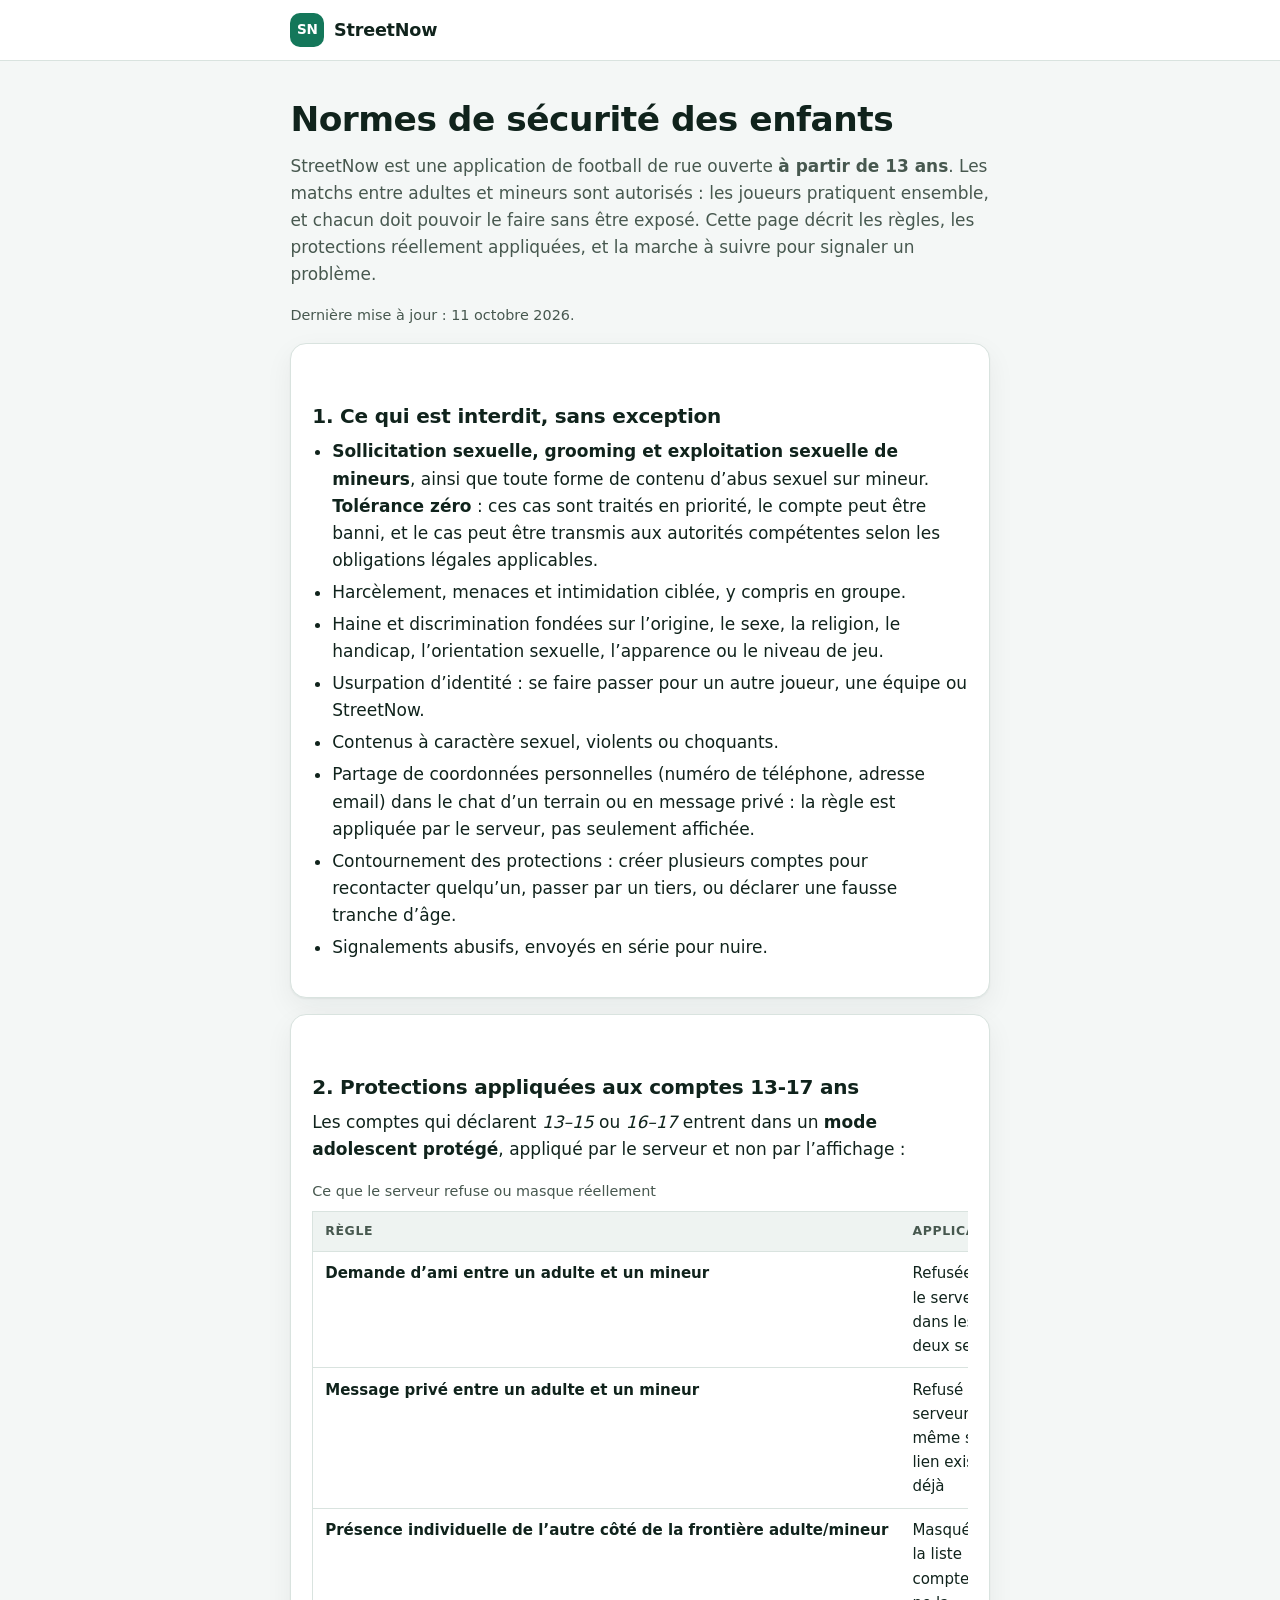
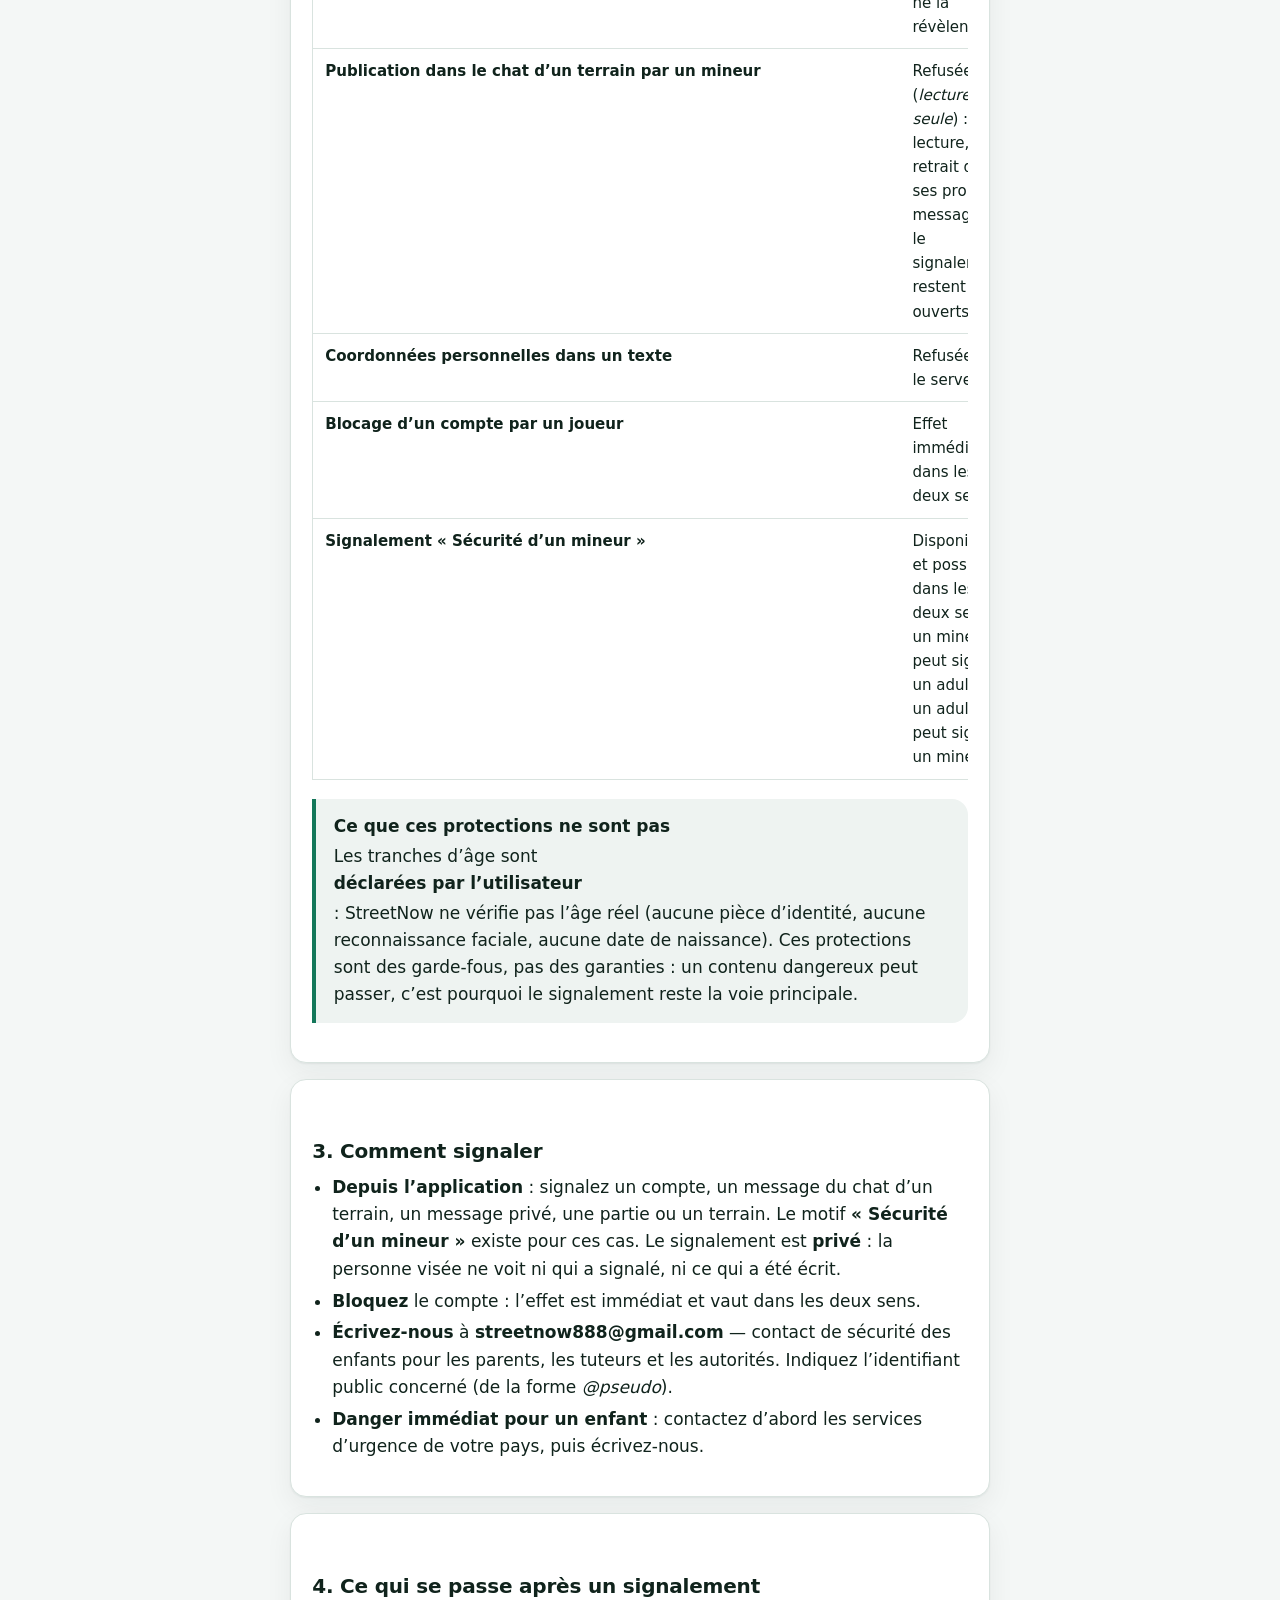
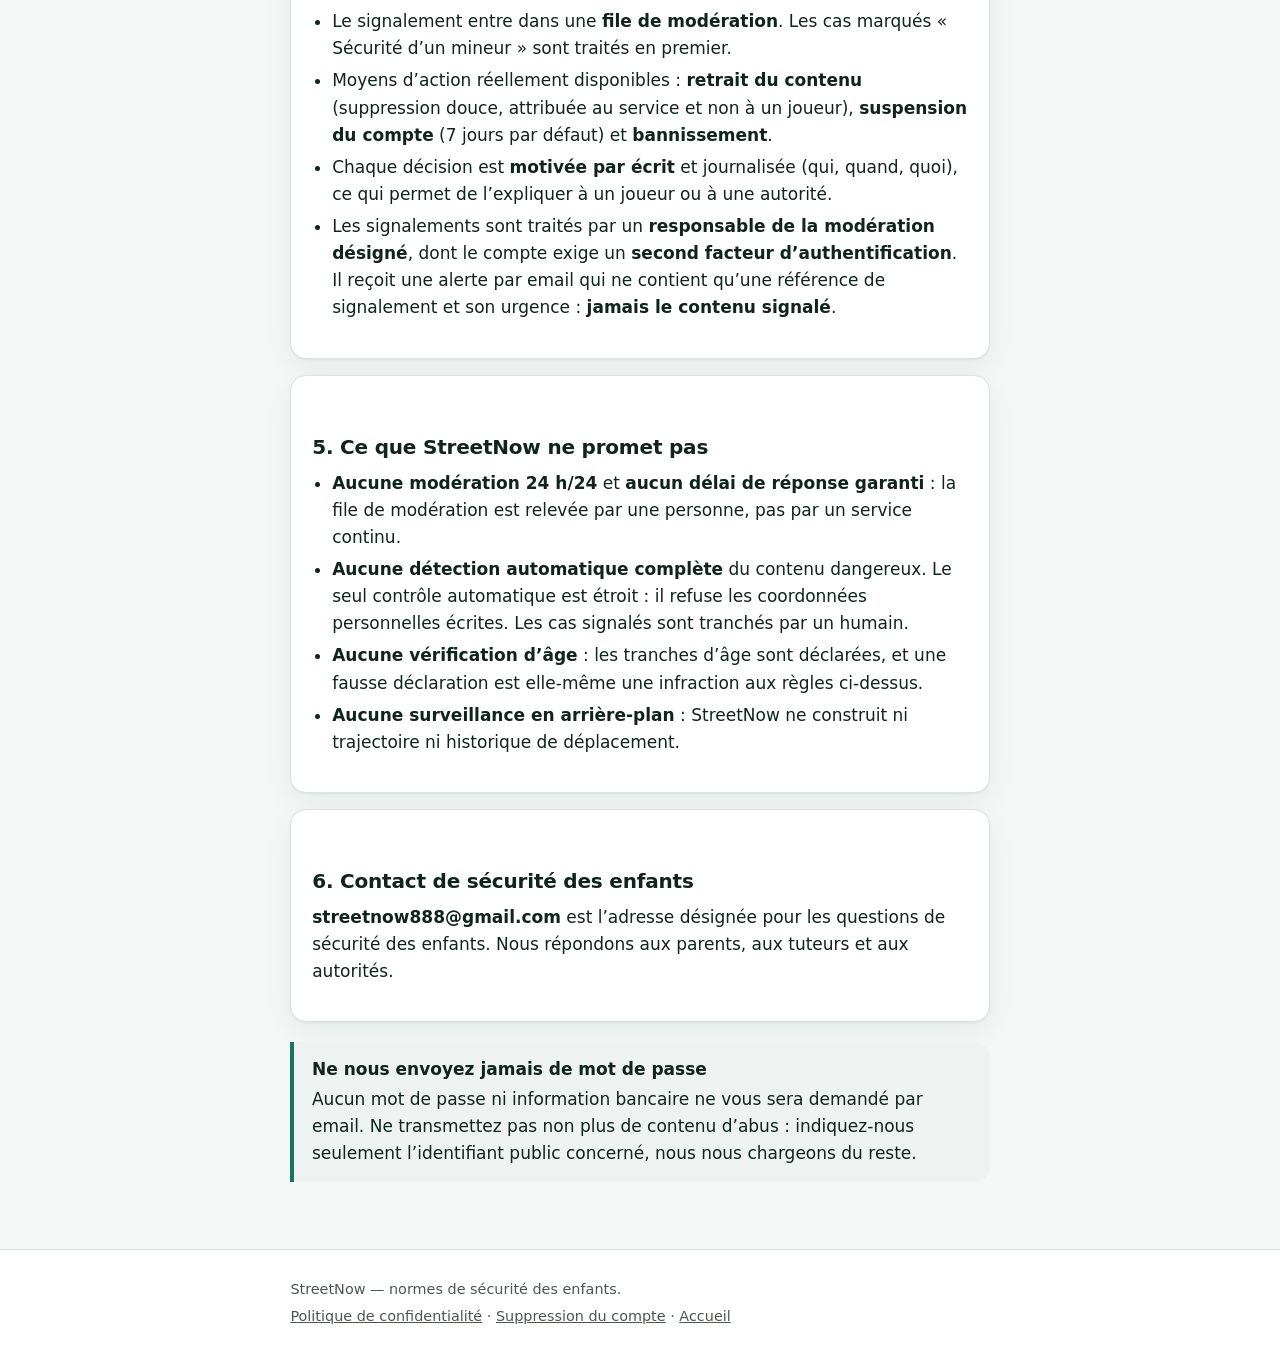
==== child-safety/index.html @ 3d8910cf "legal: page « Normes de securite des enfants » et Resend dans les prestataires - nouvelle page publi" ====
<!DOCTYPE html>
<html lang="fr">
<head>
  <meta charset="utf-8">
  <meta name="viewport" content="width=device-width, initial-scale=1">
  <title>Normes de sécurité des enfants — StreetNow</title>
  <meta name="description" content="Règles de StreetNow contre l'exploitation sexuelle des mineurs, protections appliquées aux comptes 13-17 ans, mécanismes de signalement, de retrait et de suspension, et contact de sécurité des enfants.">
  <meta name="robots" content="index, follow">
  <link rel="stylesheet" href="../assets/styles.css">
</head>
<body>

  <!--
    Page publique « Normes de sécurité des enfants » de StreetNow.
    Contact : streetnow888@gmail.com
    Dernière mise à jour : 11 octobre 2026.
    Aucun JavaScript, aucun cookie, aucun traceur, aucune clé ni donnée privée.
  -->

  <a class="skip" href="#contenu">Aller au contenu</a>

  <header class="site-header">
    <div class="header-inner">
      <a class="brand" href="../" aria-label="StreetNow, accueil des informations légales">
        <span class="brand-mark" aria-hidden="true">SN</span>
        <span class="brand-name">StreetNow</span>
      </a>
    </div>
  </header>

  <main id="contenu" class="page">
    <h1>Normes de sécurité des enfants</h1>
    <p class="lead">
      StreetNow est une application de football de rue ouverte <strong>à partir
      de 13 ans</strong>. Les matchs entre adultes et mineurs sont autorisés :
      les joueurs pratiquent ensemble, et chacun doit pouvoir le faire sans être
      exposé. Cette page décrit les règles, les protections réellement
      appliquées, et la marche à suivre pour signaler un problème.
    </p>
    <p class="small muted">Dernière mise à jour : 11 octobre 2026.</p>

    <section class="card">
      <h2 id="interdit">1. Ce qui est interdit, sans exception</h2>
      <ul>
        <li>
          <strong>Sollicitation sexuelle, grooming et exploitation sexuelle de
          mineurs</strong>, ainsi que toute forme de contenu d’abus sexuel sur
          mineur. <strong>Tolérance zéro</strong> : ces cas sont traités en
          priorité, le compte peut être banni, et le cas peut être transmis aux
          autorités compétentes selon les obligations légales applicables.
        </li>
        <li>Harcèlement, menaces et intimidation ciblée, y compris en groupe.</li>
        <li>
          Haine et discrimination fondées sur l’origine, le sexe, la religion,
          le handicap, l’orientation sexuelle, l’apparence ou le niveau de jeu.
        </li>
        <li>
          Usurpation d’identité : se faire passer pour un autre joueur, une
          équipe ou StreetNow.
        </li>
        <li>Contenus à caractère sexuel, violents ou choquants.</li>
        <li>
          Partage de coordonnées personnelles (numéro de téléphone, adresse
          email) dans le chat d’un terrain ou en message privé : la règle est
          appliquée par le serveur, pas seulement affichée.
        </li>
        <li>
          Contournement des protections : créer plusieurs comptes pour
          recontacter quelqu’un, passer par un tiers, ou déclarer une fausse
          tranche d’âge.
        </li>
        <li>Signalements abusifs, envoyés en série pour nuire.</li>
      </ul>
    </section>

    <section class="card">
      <h2 id="protections">2. Protections appliquées aux comptes 13-17 ans</h2>
      <p>
        Les comptes qui déclarent <em>13–15</em> ou <em>16–17</em> entrent dans
        un <strong>mode adolescent protégé</strong>, appliqué par le serveur et
        non par l’affichage :
      </p>
      <div class="table-wrap">
        <table>
          <caption class="small muted">Ce que le serveur refuse ou masque réellement</caption>
          <thead>
            <tr>
              <th scope="col">Règle</th>
              <th scope="col">Application</th>
            </tr>
          </thead>
          <tbody>
            <tr>
              <th scope="row">Demande d’ami entre un adulte et un mineur</th>
              <td>Refusée par le serveur, dans les deux sens</td>
            </tr>
            <tr>
              <th scope="row">Message privé entre un adulte et un mineur</th>
              <td>Refusé par le serveur, même si un lien existait déjà</td>
            </tr>
            <tr>
              <th scope="row">Présence individuelle de l’autre côté de la frontière adulte/mineur</th>
              <td>Masquée : ni la liste ni les compteurs ne la révèlent</td>
            </tr>
            <tr>
              <th scope="row">Publication dans le chat d’un terrain par un mineur</th>
              <td>
                Refusée (<em>lecture seule</em>) : la lecture, le retrait de ses
                propres messages et le signalement restent ouverts
              </td>
            </tr>
            <tr>
              <th scope="row">Coordonnées personnelles dans un texte</th>
              <td>Refusées par le serveur</td>
            </tr>
            <tr>
              <th scope="row">Blocage d’un compte par un joueur</th>
              <td>Effet immédiat, dans les deux sens</td>
            </tr>
            <tr>
              <th scope="row">Signalement « Sécurité d’un mineur »</th>
              <td>
                Disponible, et possible dans les deux sens : un mineur peut
                signaler un adulte, un adulte peut signaler un mineur
              </td>
            </tr>
          </tbody>
        </table>
      </div>
      <aside class="notice">
        <strong>Ce que ces protections ne sont pas</strong>
        Les tranches d’âge sont <strong>déclarées par l’utilisateur</strong> :
        StreetNow ne vérifie pas l’âge réel (aucune pièce d’identité, aucune
        reconnaissance faciale, aucune date de naissance). Ces protections sont
        des garde-fous, pas des garanties : un contenu dangereux peut passer,
        c’est pourquoi le signalement reste la voie principale.
      </aside>
    </section>

    <section class="card">
      <h2 id="signaler">3. Comment signaler</h2>
      <ul>
        <li>
          <strong>Depuis l’application</strong> : signalez un compte, un message
          du chat d’un terrain, un message privé, une partie ou un terrain. Le
          motif <strong>« Sécurité d’un mineur »</strong> existe pour ces cas.
          Le signalement est <strong>privé</strong> : la personne visée ne voit
          ni qui a signalé, ni ce qui a été écrit.
        </li>
        <li>
          <strong>Bloquez</strong> le compte : l’effet est immédiat et vaut dans
          les deux sens.
        </li>
        <li>
          <strong>Écrivez-nous</strong> à
          <strong>streetnow888@gmail.com</strong> — contact de sécurité des
          enfants pour les parents, les tuteurs et les autorités. Indiquez
          l’identifiant public concerné (de la forme <em>@pseudo</em>).
        </li>
        <li>
          <strong>Danger immédiat pour un enfant</strong> : contactez d’abord
          les services d’urgence de votre pays, puis écrivez-nous.
        </li>
      </ul>
    </section>

    <section class="card">
      <h2 id="suite">4. Ce qui se passe après un signalement</h2>
      <ul>
        <li>
          Le signalement entre dans une <strong>file de modération</strong>. Les
          cas marqués « Sécurité d’un mineur » sont traités en premier.
        </li>
        <li>
          Moyens d’action réellement disponibles :
          <strong>retrait du contenu</strong> (suppression douce, attribuée au
          service et non à un joueur), <strong>suspension du compte</strong>
          (7 jours par défaut) et <strong>bannissement</strong>.
        </li>
        <li>
          Chaque décision est <strong>motivée par écrit</strong> et journalisée
          (qui, quand, quoi), ce qui permet de l’expliquer à un joueur ou à une
          autorité.
        </li>
        <li>
          Les signalements sont traités par un <strong>responsable de la
          modération désigné</strong>, dont le compte exige un
          <strong>second facteur d’authentification</strong>. Il reçoit une
          alerte par email qui ne contient qu’une référence de signalement et
          son urgence : <strong>jamais le contenu signalé</strong>.
        </li>
      </ul>
    </section>

    <section class="card">
      <h2 id="limites">5. Ce que StreetNow ne promet pas</h2>
      <ul>
        <li>
          <strong>Aucune modération 24 h/24</strong> et
          <strong>aucun délai de réponse garanti</strong> : la file de
          modération est relevée par une personne, pas par un service continu.
        </li>
        <li>
          <strong>Aucune détection automatique complète</strong> du contenu
          dangereux. Le seul contrôle automatique est étroit : il refuse les
          coordonnées personnelles écrites. Les cas signalés sont tranchés par
          un humain.
        </li>
        <li>
          <strong>Aucune vérification d’âge</strong> : les tranches d’âge sont
          déclarées, et une fausse déclaration est elle-même une infraction aux
          règles ci-dessus.
        </li>
        <li>
          <strong>Aucune surveillance en arrière-plan</strong> : StreetNow ne
          construit ni trajectoire ni historique de déplacement.
        </li>
      </ul>
    </section>

    <section class="card">
      <h2 id="contact">6. Contact de sécurité des enfants</h2>
      <p>
        <strong>streetnow888@gmail.com</strong> est l’adresse désignée pour les
        questions de sécurité des enfants. Nous répondons aux parents, aux
        tuteurs et aux autorités.
      </p>
    </section>

    <aside class="notice">
      <strong>Ne nous envoyez jamais de mot de passe</strong>
      Aucun mot de passe ni information bancaire ne vous sera demandé par email.
      Ne transmettez pas non plus de contenu d’abus : indiquez-nous seulement
      l’identifiant public concerné, nous nous chargeons du reste.
    </aside>
  </main>

  <footer class="site-footer">
    <div class="site-footer-inner">
      <p>StreetNow — normes de sécurité des enfants.</p>
      <p class="small">
        <a href="../privacy-policy/">Politique de confidentialité</a>
        ·
        <a href="../delete-account/">Suppression du compte</a>
        ·
        <a href="../">Accueil</a>
      </p>
    </div>
  </footer>

</body>
</html>
---- assets/styles.css ----
/*
  StreetNow - pages publiques légales.
  CSS unique, sans dépendance externe, sans JavaScript.
  Palette par variables, thème clair par défaut et sombre via
  prefers-color-scheme.
*/

:root {
  color-scheme: light dark;

  --bg: #f4f7f6;
  --surface: #ffffff;
  --surface-alt: #eef3f1;
  --text: #10231c;
  --text-muted: #47584f;
  --border: #d9e3df;
  --accent: #14775a;
  --accent-strong: #0f5c46;
  --accent-ink: #ffffff;
  --danger: #a4341f;
  --danger-soft: #fbeee9;
  --danger-border: #f0cdc1;
  --shadow: 0 1px 2px rgba(16, 35, 28, 0.06), 0 10px 28px rgba(16, 35, 28, 0.06);
  --radius: 16px;
  --max-width: 46rem;
}

@media (prefers-color-scheme: dark) {
  :root {
    --bg: #0c1311;
    --surface: #131e1a;
    --surface-alt: #182620;
    --text: #e8f1ed;
    --text-muted: #a3b7af;
    --border: #26362f;
    --accent: #46c39b;
    --accent-strong: #6ad6b2;
    --accent-ink: #072019;
    --danger: #f0a58f;
    --danger-soft: #2a1a15;
    --danger-border: #4a2b22;
    --shadow: 0 1px 2px rgba(0, 0, 0, 0.4), 0 12px 30px rgba(0, 0, 0, 0.35);
  }
}

*,
*::before,
*::after {
  box-sizing: border-box;
}

html {
  -webkit-text-size-adjust: 100%;
}

body {
  margin: 0;
  background: var(--bg);
  color: var(--text);
  font-family: system-ui, -apple-system, "Segoe UI", Roboto, "Helvetica Neue",
    Arial, sans-serif;
  font-size: 17px;
  line-height: 1.6;
  text-rendering: optimizeLegibility;
  -webkit-font-smoothing: antialiased;
}

.skip {
  position: absolute;
  left: -9999px;
  top: 0;
  background: var(--surface);
  color: var(--text);
  padding: 0.6rem 1rem;
  border-radius: 0 0 12px 0;
  z-index: 10;
}

.skip:focus {
  left: 0;
}

a {
  color: var(--accent-strong);
}

a:focus-visible,
button:focus-visible,
.button:focus-visible {
  outline: 3px solid var(--accent);
  outline-offset: 2px;
  border-radius: 6px;
}

.site-header {
  border-bottom: 1px solid var(--border);
  background: var(--surface);
}

.header-inner,
.page,
.site-footer-inner {
  width: 100%;
  max-width: var(--max-width);
  margin: 0 auto;
  padding: 0 1.15rem;
}

.header-inner {
  display: flex;
  align-items: center;
  min-height: 60px;
}

.brand {
  display: inline-flex;
  align-items: center;
  gap: 0.6rem;
  text-decoration: none;
  color: var(--text);
  font-weight: 800;
  letter-spacing: -0.2px;
}

.brand-mark {
  display: inline-grid;
  place-items: center;
  width: 34px;
  height: 34px;
  border-radius: 10px;
  background: var(--accent);
  color: var(--accent-ink);
  font-size: 0.85rem;
  font-weight: 800;
}

.brand-name {
  font-size: 1.1rem;
}

.page {
  padding-top: 2.4rem;
  padding-bottom: 3rem;
}

h1 {
  font-size: clamp(1.6rem, 1.2rem + 2.2vw, 2.15rem);
  line-height: 1.2;
  letter-spacing: -0.5px;
  margin: 0 0 0.75rem;
}

h2 {
  font-size: 1.25rem;
  line-height: 1.3;
  margin: 2.4rem 0 0.6rem;
  letter-spacing: -0.2px;
}

h3 {
  font-size: 1.02rem;
  margin: 1.5rem 0 0.4rem;
}

p {
  margin: 0 0 1rem;
}

.lead {
  font-size: 1.06rem;
  color: var(--text-muted);
}

ul,
ol {
  margin: 0 0 1rem;
  padding-left: 1.25rem;
}

li {
  margin: 0.3rem 0;
}

ol.steps {
  counter-reset: step;
  list-style: none;
  padding-left: 0;
}

ol.steps > li {
  counter-increment: step;
  position: relative;
  padding-left: 2.6rem;
  margin: 0.7rem 0;
}

ol.steps > li::before {
  content: counter(step);
  position: absolute;
  left: 0;
  top: 0.05rem;
  width: 1.85rem;
  height: 1.85rem;
  display: grid;
  place-items: center;
  border-radius: 50%;
  background: var(--surface-alt);
  border: 1px solid var(--border);
  color: var(--accent-strong);
  font-size: 0.85rem;
  font-weight: 800;
}

.card {
  background: var(--surface);
  border: 1px solid var(--border);
  border-radius: var(--radius);
  padding: 1.25rem 1.3rem;
  box-shadow: var(--shadow);
}

.card + .card {
  margin-top: 1rem;
}

.section-title {
  display: flex;
  align-items: center;
  gap: 0.55rem;
  margin: 0 0 0.5rem;
  font-size: 1.02rem;
  font-weight: 800;
}

.dot {
  width: 10px;
  height: 10px;
  border-radius: 50%;
  flex: none;
}

.dot--deleted {
  background: var(--danger);
}

.dot--anon {
  background: var(--accent);
}

.dot--kept {
  background: var(--text-muted);
}

.tag {
  display: inline-block;
  font-size: 0.72rem;
  font-weight: 800;
  letter-spacing: 0.06em;
  text-transform: uppercase;
  padding: 0.2rem 0.55rem;
  border-radius: 999px;
}

.tag--deleted {
  background: var(--danger-soft);
  color: var(--danger);
  border: 1px solid var(--danger-border);
}

.tag--anon,
.tag--kept {
  background: var(--surface-alt);
  color: var(--accent-strong);
  border: 1px solid var(--border);
}

.notice {
  border-left: 4px solid var(--accent);
  background: var(--surface-alt);
  border-radius: 0 var(--radius) var(--radius) 0;
  padding: 0.9rem 1.1rem;
  color: var(--text);
  margin: 1.2rem 0;
}

.notice strong {
  display: block;
  margin-bottom: 0.15rem;
}

.button {
  display: inline-flex;
  align-items: center;
  justify-content: center;
  gap: 0.5rem;
  width: 100%;
  text-align: center;
  text-decoration: none;
  background: var(--accent);
  color: var(--accent-ink);
  font-weight: 800;
  font-size: 1rem;
  padding: 0.95rem 1.2rem;
  border: none;
  border-radius: 14px;
  cursor: pointer;
}

.button:hover {
  background: var(--accent-strong);
}

.button--ghost {
  display: inline-block;
  width: auto;
  background: transparent;
  color: var(--accent-strong);
  border: 1px solid var(--border);
  padding: 0.5rem 0.9rem;
  font-size: 0.95rem;
  font-weight: 700;
  border-radius: 12px;
}

.button--ghost:hover {
  background: var(--surface-alt);
}

.mail-template {
  margin: 1rem 0 0;
  padding: 0.9rem 1rem;
  background: var(--surface-alt);
  border: 1px dashed var(--border);
  border-radius: 12px;
  font-family: ui-monospace, "SFMono-Regular", Consolas, "Liberation Mono",
    Menlo, monospace;
  font-size: 0.86rem;
  line-height: 1.5;
  white-space: pre-wrap;
  word-break: break-word;
  color: var(--text-muted);
}

.muted {
  color: var(--text-muted);
}

.table-wrap {
  width: 100%;
  overflow-x: auto;
  margin: 0.8rem 0 1rem;
}

table {
  width: 100%;
  min-width: 34rem;
  border-collapse: collapse;
  background: var(--surface);
  border: 1px solid var(--border);
  border-radius: 12px;
  font-size: 0.94rem;
}

caption {
  text-align: left;
  padding-bottom: 0.5rem;
}

th,
td {
  text-align: left;
  padding: 0.6rem 0.75rem;
  border-bottom: 1px solid var(--border);
  vertical-align: top;
}

thead th {
  background: var(--surface-alt);
  color: var(--text-muted);
  font-size: 0.78rem;
  letter-spacing: 0.05em;
  text-transform: uppercase;
}

tbody th {
  font-weight: 700;
  white-space: nowrap;
}

tbody tr:last-child th,
tbody tr:last-child td {
  border-bottom: none;
}

.small {
  font-size: 0.9rem;
}

.site-footer {
  border-top: 1px solid var(--border);
  background: var(--surface);
  padding: 1.5rem 0 2rem;
  color: var(--text-muted);
  font-size: 0.9rem;
}

.site-footer a {
  color: var(--text-muted);
}

.site-footer-inner p {
  margin: 0.25rem 0;
}
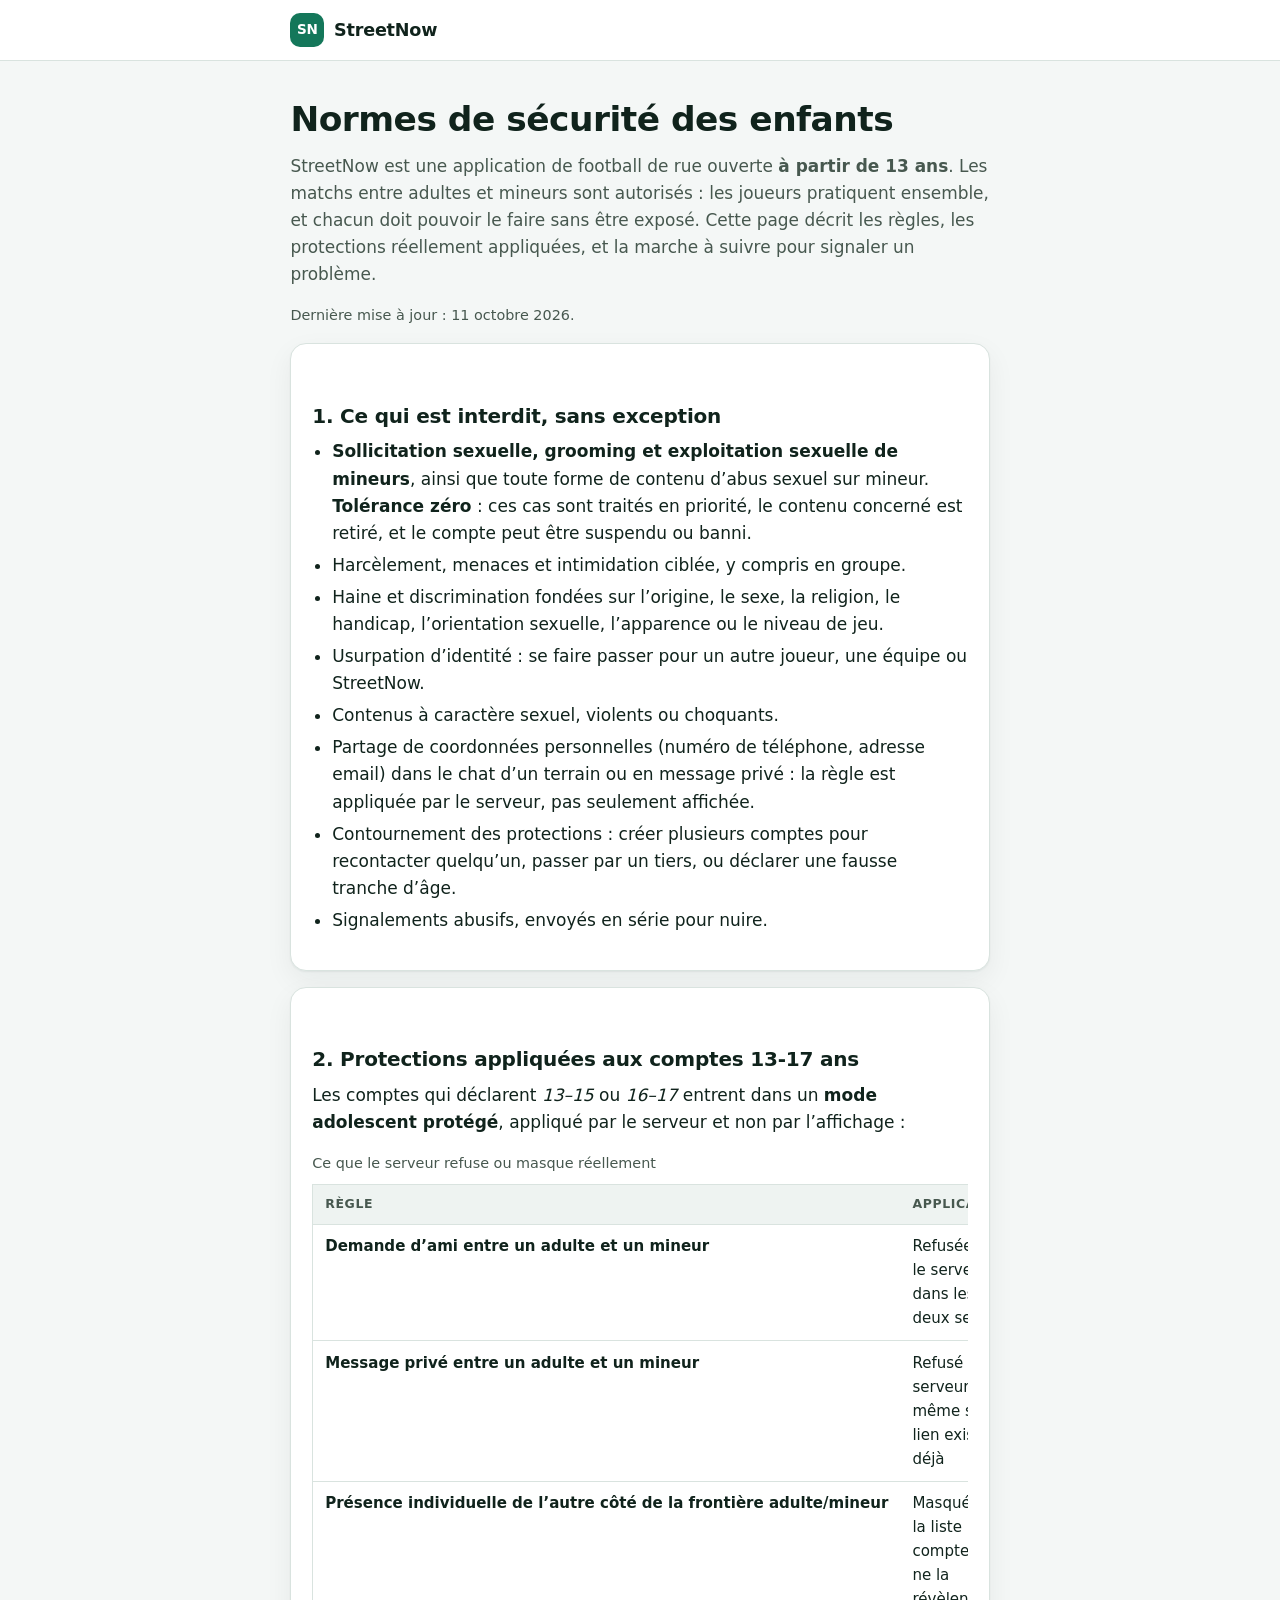
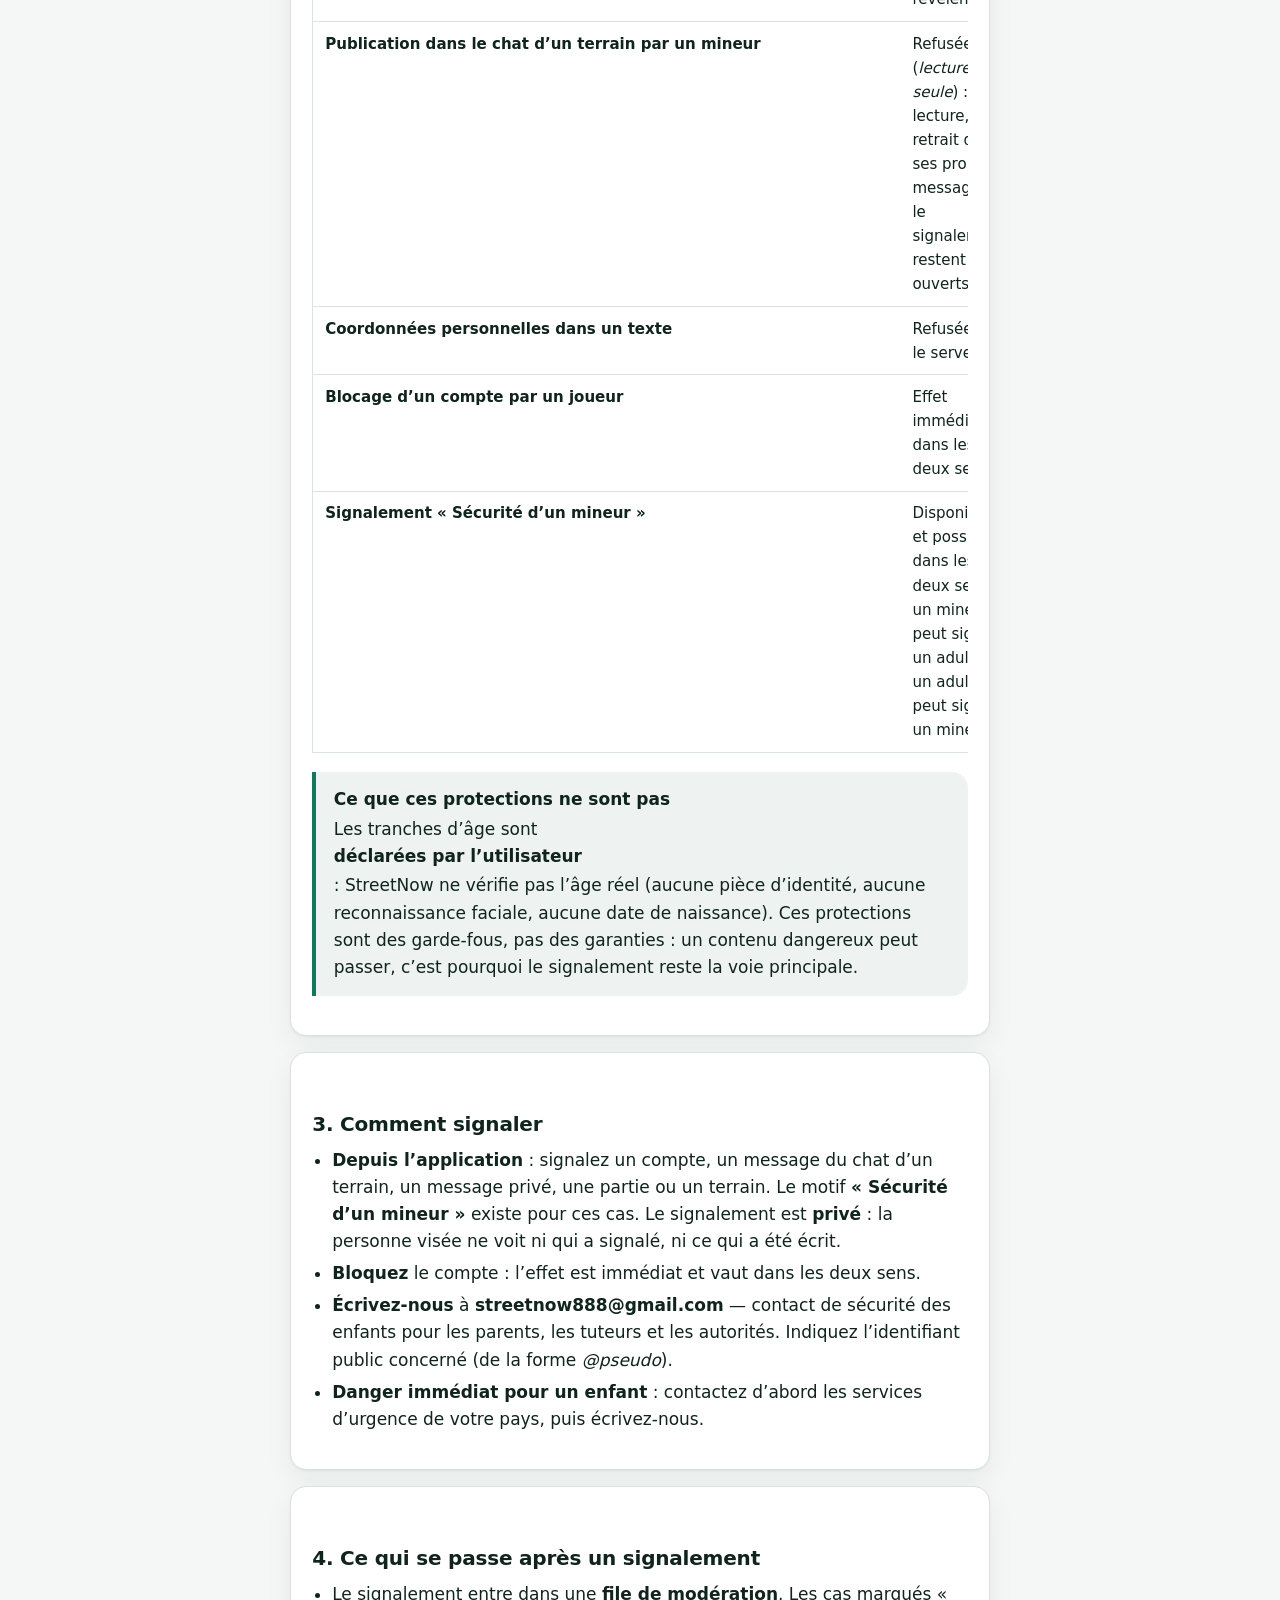
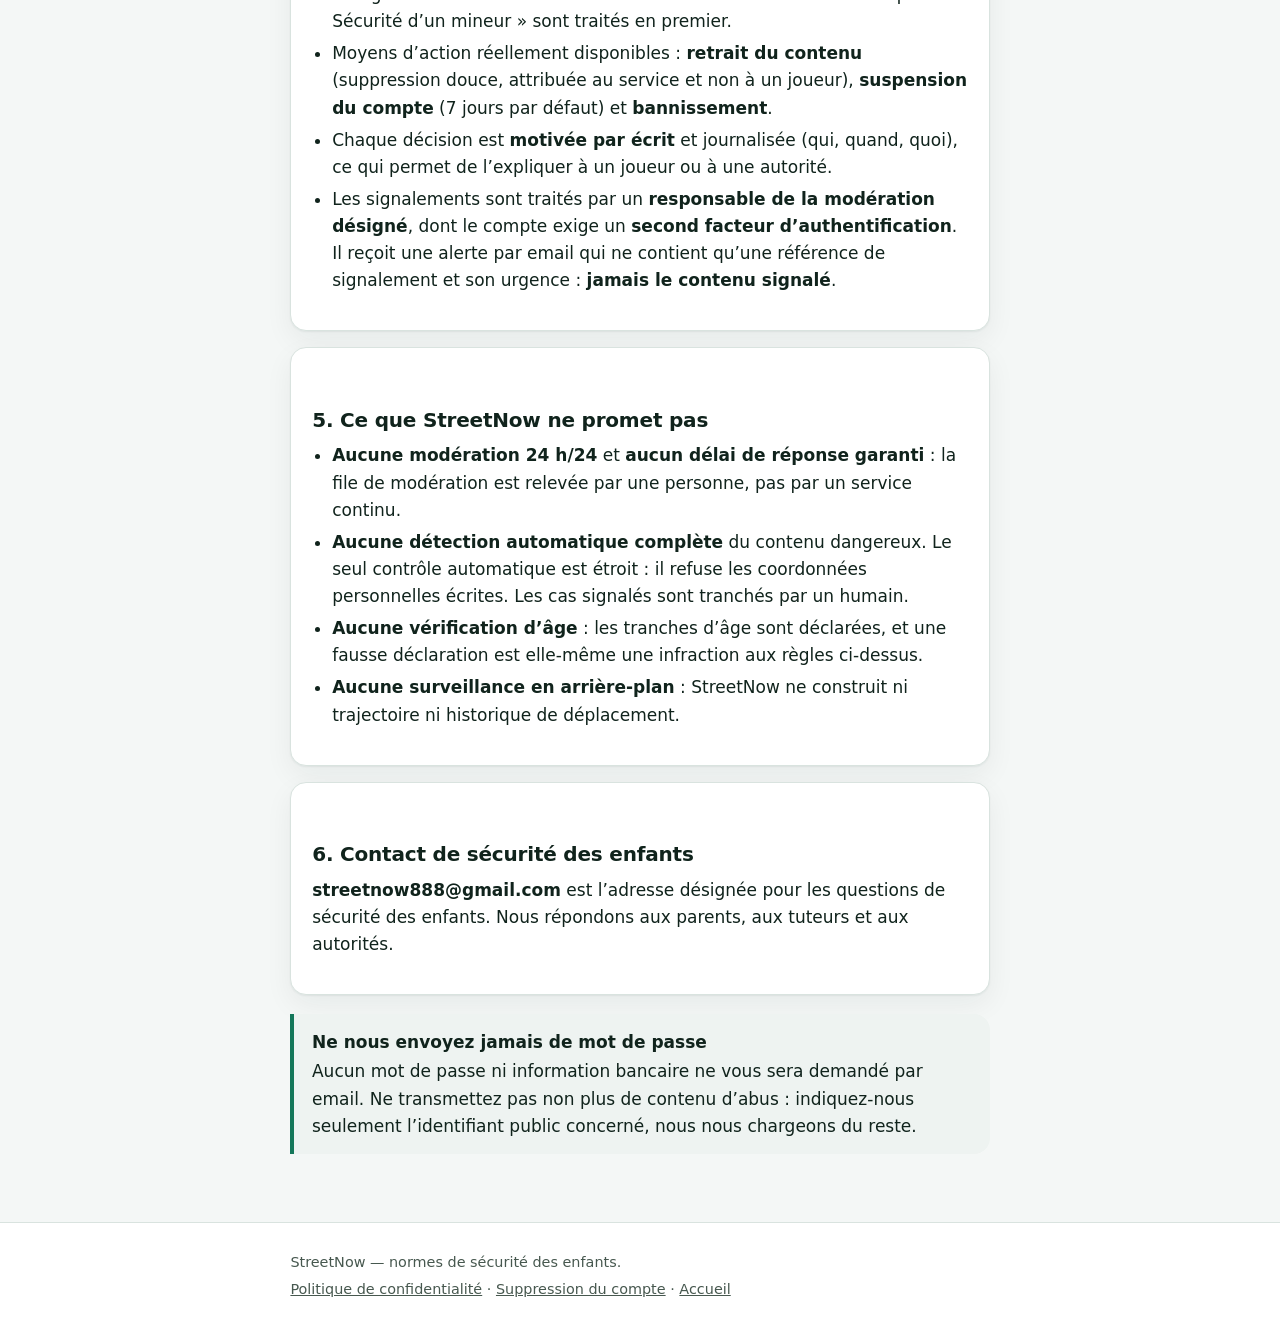
==== commit c1074e95: "legal: retirer la promesse d'opt-out Mapbox et la transmission aux autorites - politique : la ligne " ====
--- a/child-safety/index.html
+++ b/child-safety/index.html
@@ -46,8 +46,8 @@
           <strong>Sollicitation sexuelle, grooming et exploitation sexuelle de
           mineurs</strong>, ainsi que toute forme de contenu d’abus sexuel sur
           mineur. <strong>Tolérance zéro</strong> : ces cas sont traités en
-          priorité, le compte peut être banni, et le cas peut être transmis aux
-          autorités compétentes selon les obligations légales applicables.
+          priorité, le contenu concerné est retiré, et le compte peut être
+          suspendu ou banni.
         </li>
         <li>Harcèlement, menaces et intimidation ciblée, y compris en groupe.</li>
         <li>
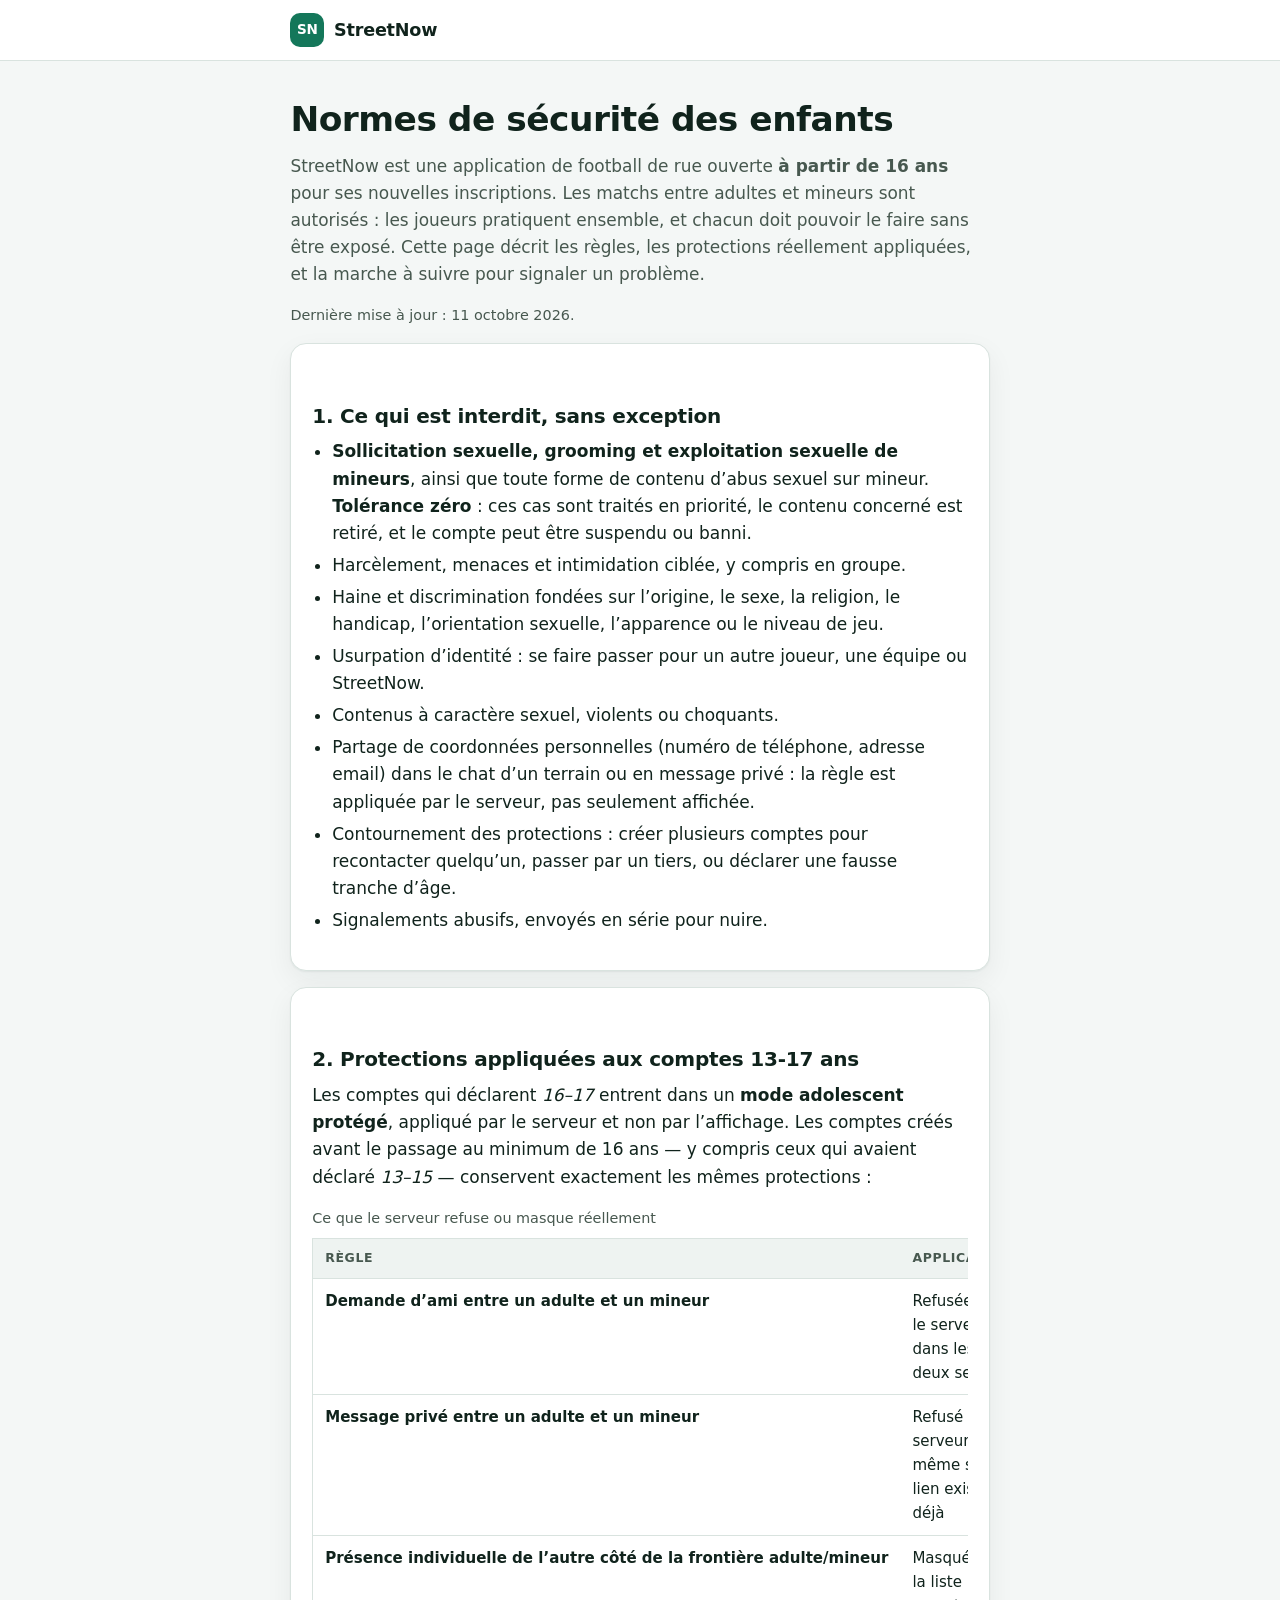
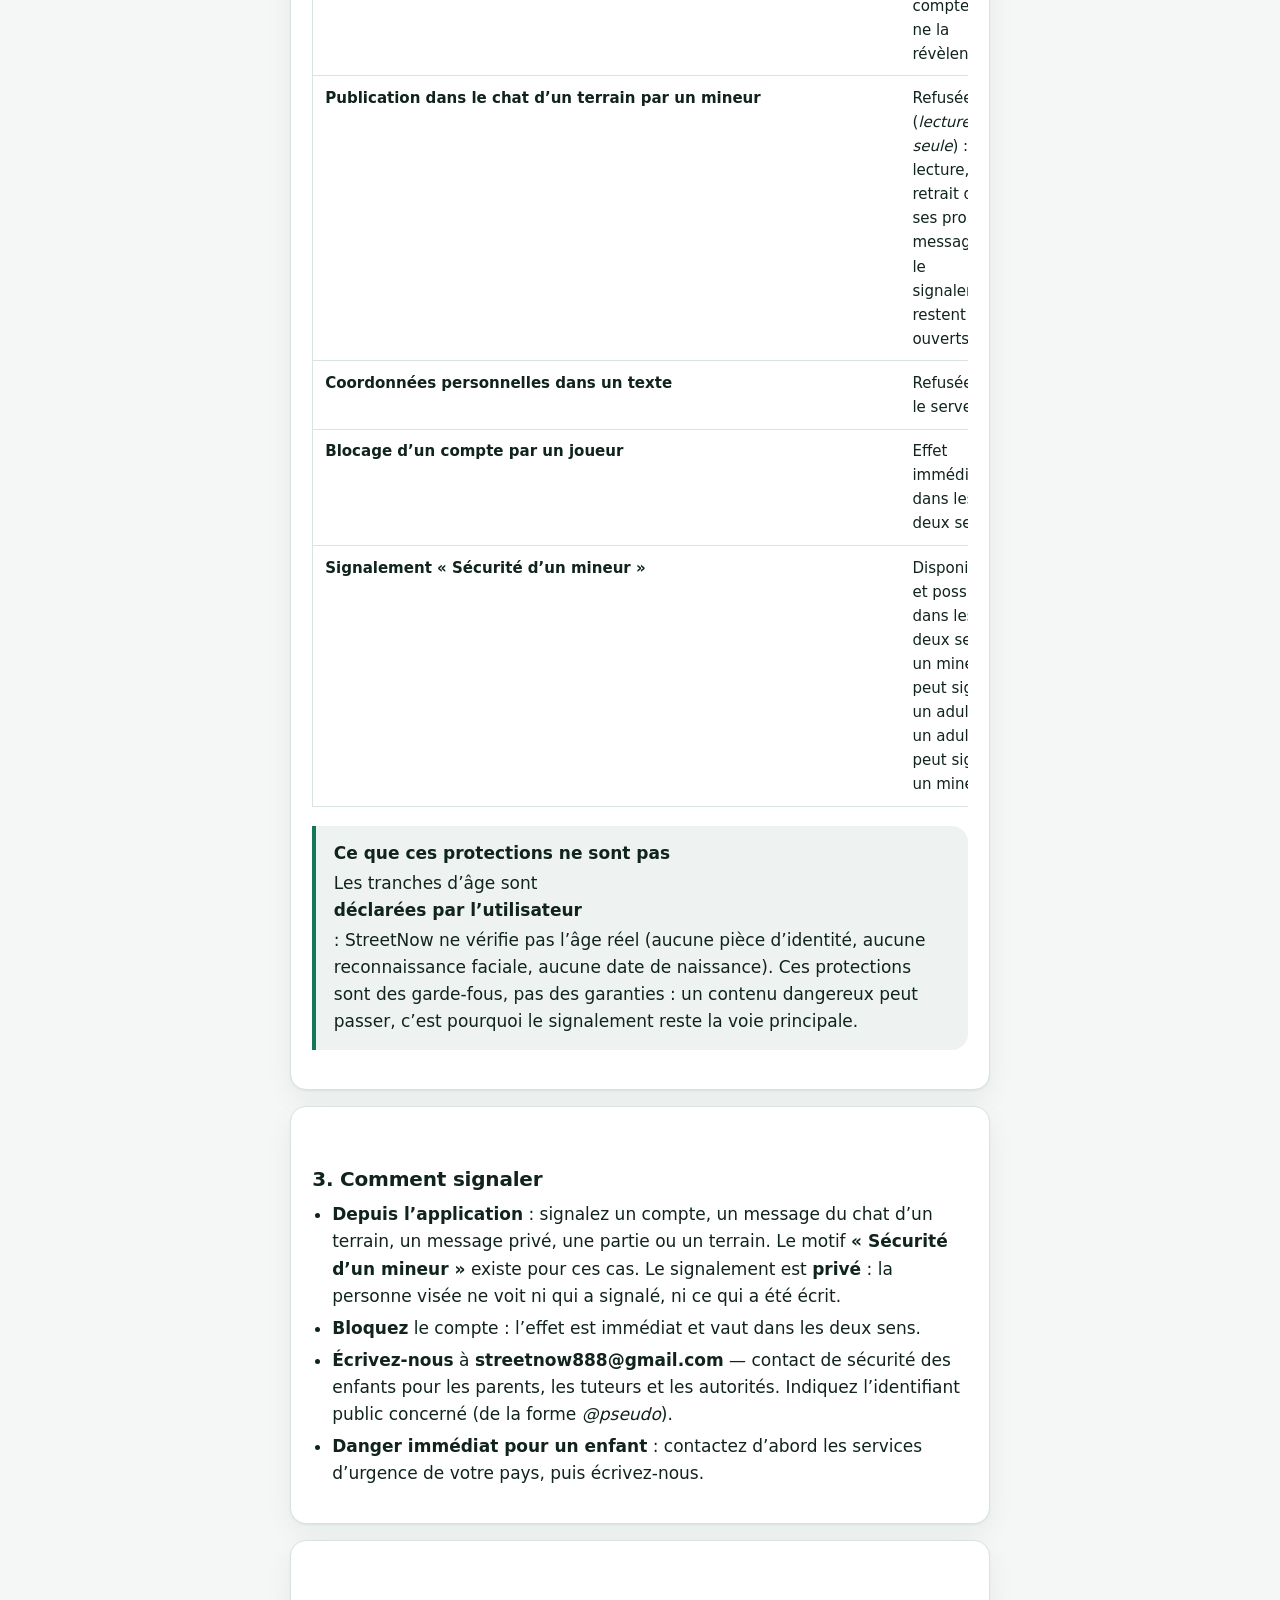
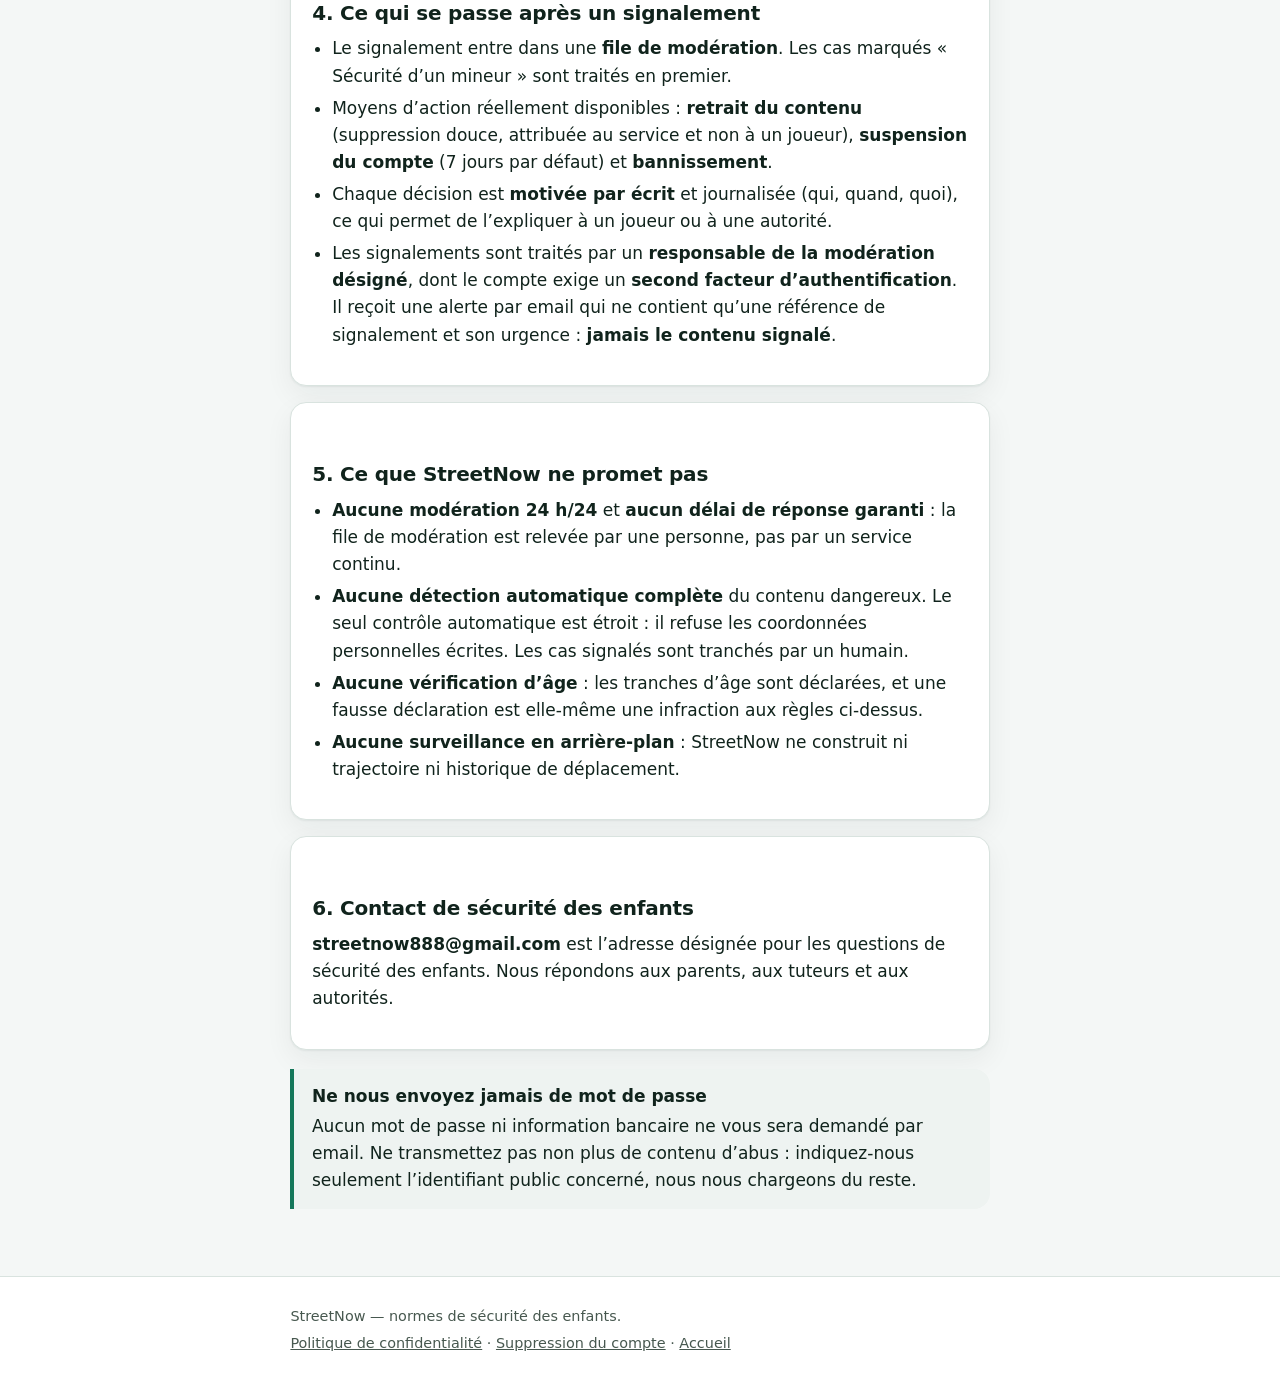
==== commit 615409f7: "legal(V1): minimum 16 ans sur les deux pages publiques (prepare, non publie) - politique : la tranch" ====
--- a/child-safety/index.html
+++ b/child-safety/index.html
@@ -32,7 +32,8 @@
     <h1>Normes de sécurité des enfants</h1>
     <p class="lead">
       StreetNow est une application de football de rue ouverte <strong>à partir
-      de 13 ans</strong>. Les matchs entre adultes et mineurs sont autorisés :
+      de 16 ans</strong> pour ses nouvelles inscriptions. Les matchs entre
+      adultes et mineurs sont autorisés :
       les joueurs pratiquent ensemble, et chacun doit pouvoir le faire sans être
       exposé. Cette page décrit les règles, les protections réellement
       appliquées, et la marche à suivre pour signaler un problème.
@@ -76,9 +77,11 @@
     <section class="card">
       <h2 id="protections">2. Protections appliquées aux comptes 13-17 ans</h2>
       <p>
-        Les comptes qui déclarent <em>13–15</em> ou <em>16–17</em> entrent dans
-        un <strong>mode adolescent protégé</strong>, appliqué par le serveur et
-        non par l’affichage :
+        Les comptes qui déclarent <em>16–17</em> entrent dans un
+        <strong>mode adolescent protégé</strong>, appliqué par le serveur et non
+        par l’affichage. Les comptes créés avant le passage au minimum de
+        16 ans — y compris ceux qui avaient déclaré <em>13–15</em> — conservent
+        exactement les mêmes protections :
       </p>
       <div class="table-wrap">
         <table>
